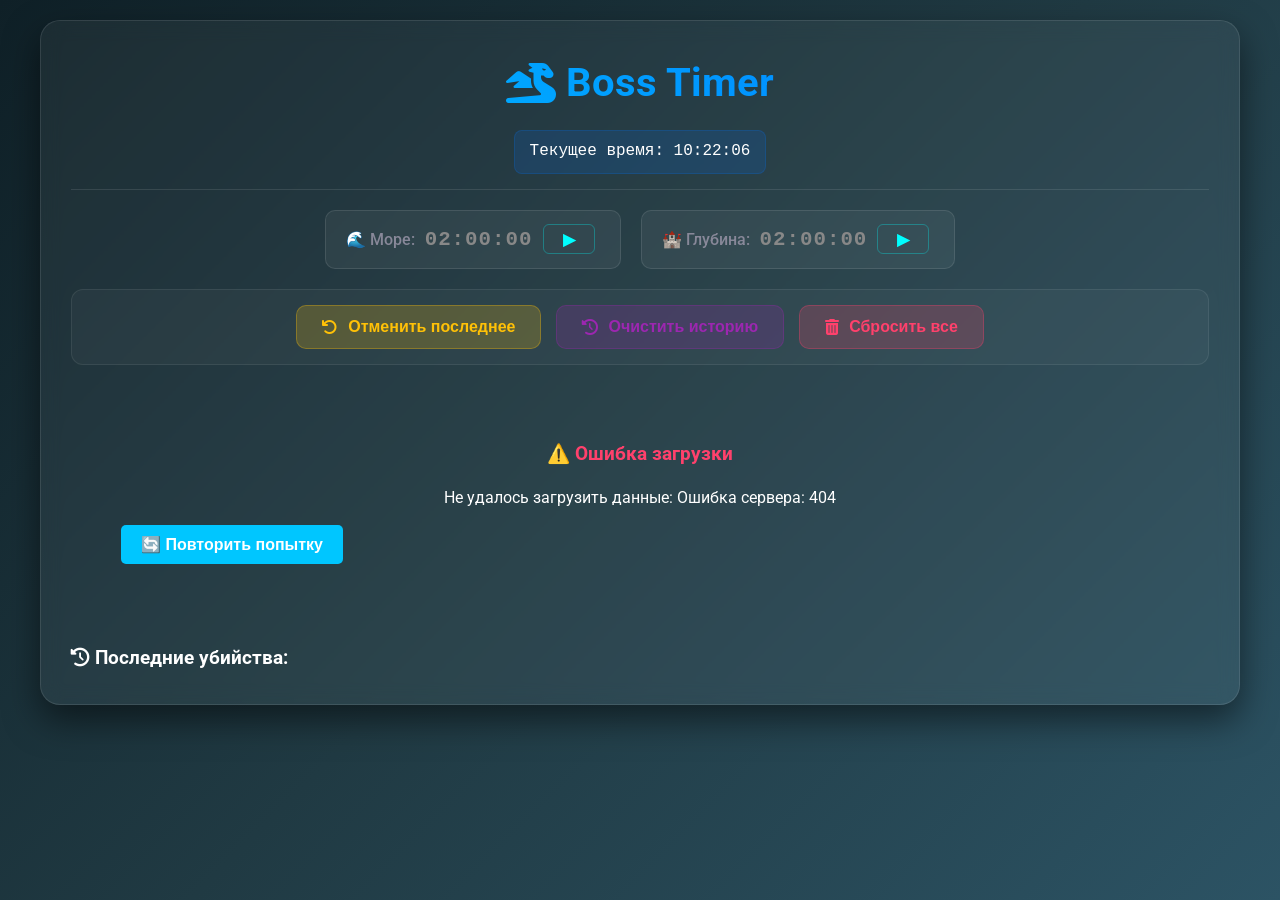
==== templates/index.html @ 7d632dc1 "Обновлены визуальные элементы Sea/Depth таймеров: эмодзи башни для Глубины и серый цвет для остановл" ====
<!DOCTYPE html>
<html lang="ru">
<head>
    <meta charset="UTF-8">
    <meta name="viewport" content="width=device-width, initial-scale=1.0">
    <title>Таймеры боссов</title>
    <link rel="stylesheet" href="/static/style.css">
    <link href="https://fonts.googleapis.com/css2?family=Roboto:wght@400;500;700&display=swap" rel="stylesheet">
    <link rel="stylesheet" href="https://cdnjs.cloudflare.com/ajax/libs/font-awesome/6.4.0/css/all.min.css">
</head>
<body>
    <div class="container">
        <header>
            <h1><i class="fas fa-dragon"></i> Boss Timer</h1>
            <div class="server-time">
                Текущее время: <span id="server-time">--:--:--</span>
            </div>
        </header>
        
        <!-- Компактные таймеры Море и Глубина -->
        <div class="compact-timers">
            <div class="compact-timer">
                <span class="timer-label">🌊 Море:</span>
                <span class="timer-value" id="sea-timer">02:00:00</span>
                <button class="play-btn" onclick="toggleSeaTimer()">▶</button>
            </div>
            
            <div class="compact-timer">
                <span class="timer-label">🏰 Глубина:</span>
                <span class="timer-value" id="depth-timer">02:00:00</span>
                <button class="play-btn" onclick="toggleDepthTimer()">▶</button>
            </div>
        </div>
        
        <main>
            <div class="controls">
                <button class="undo-btn" onclick="undoLastAction()">
                    <i class="fas fa-undo"></i> Отменить последнее
                </button>
                <button class="clear-history-btn" onclick="clearHistory()">
                    <i class="fas fa-history"></i> Очистить историю
                </button>
                <button class="reset-btn" onclick="resetAllTimers()">
                    <i class="fas fa-trash-alt"></i> Сбросить все
                </button>
            </div>

            <div class="bosses-grid" id="bosses-container">
                <div class="loading">
                    <i class="fas fa-spinner fa-spin"></i> Загрузка боссов...
                </div>
            </div>

            <div class="history">
                <h3><i class="fas fa-history"></i> Последние убийства:</h3>
                <div class="history-list" id="kill-history">
                </div>
            </div>
        </main>
    </div>

    <script src="/static/script.js?v=2"></script>
</body>
</html>
---- static/style.css ----
* {
    margin: 0;
    padding: 0;
    box-sizing: border-box;
}

body {
    font-family: 'Roboto', sans-serif;
    background: linear-gradient(135deg, #0f2027 0%, #203a43 50%, #2c5364 100%);
    color: #fff;
    min-height: 100vh;
    padding: 20px;
    line-height: 1.6;
}

.container {
    max-width: 1200px;
    margin: 0 auto;
    background-color: rgba(255, 255, 255, 0.05);
    border-radius: 20px;
    padding: 30px;
    box-shadow: 0 15px 35px rgba(0, 0, 0, 0.5);
    backdrop-filter: blur(10px);
    border: 1px solid rgba(255, 255, 255, 0.1);
}

/* Шапка */
header {
    text-align: center;
    margin-bottom: 20px;
    padding-bottom: 15px;
    border-bottom: 1px solid rgba(255, 255, 255, 0.1);
}

h1 {
    font-size: 2.5rem;
    margin-bottom: 15px;
    background: linear-gradient(45deg, #00c6ff, #0072ff);
    -webkit-background-clip: text;
    -webkit-text-fill-color: transparent;
    background-clip: text;
    display: flex;
    align-items: center;
    justify-content: center;
    gap: 10px;
}

.server-time {
    background: rgba(0, 114, 255, 0.15);
    padding: 8px 15px;
    border-radius: 8px;
    display: inline-block;
    font-family: 'Courier New', monospace;
    font-size: 1rem;
    border: 1px solid rgba(0, 114, 255, 0.2);
}

/* Панель управления */
.controls {
    display: flex;
    justify-content: center;
    gap: 15px;
    margin-bottom: 25px;
    padding: 15px;
    background: rgba(255, 255, 255, 0.03);
    border-radius: 12px;
    border: 1px solid rgba(255, 255, 255, 0.08);
}

button {
    padding: 12px 25px;
    border: none;
    border-radius: 10px;
    font-size: 1rem;
    font-weight: bold;
    cursor: pointer;
    transition: all 0.3s ease;
    display: flex;
    align-items: center;
    gap: 10px;
}

.refresh-btn {
    background: linear-gradient(45deg, #00c6ff, #0072ff);
    color: white;
}

.refresh-btn:hover {
    transform: translateY(-2px);
    box-shadow: 0 5px 15px rgba(0, 198, 255, 0.4);
}

.reset-btn {
    background: rgba(255, 65, 108, 0.2);
    color: #ff416c;
    border: 1px solid rgba(255, 65, 108, 0.3);
}

.reset-btn:hover {
    background: rgba(255, 65, 108, 0.3);
}

.undo-btn {
    background: rgba(255, 193, 7, 0.2);
    color: #FFC107;
    border: 1px solid rgba(255, 193, 7, 0.3);
}

.undo-btn:hover {
    background: rgba(255, 193, 7, 0.3);
    transform: translateY(-2px);
    box-shadow: 0 5px 15px rgba(255, 193, 7, 0.4);
}

.clear-history-btn {
    background: rgba(156, 39, 176, 0.2);
    color: #9c27b0;
    border: 1px solid rgba(156, 39, 176, 0.3);
}

.clear-history-btn:hover {
    background: rgba(156, 39, 176, 0.3);
    transform: translateY(-2px);
    box-shadow: 0 5px 15px rgba(156, 39, 176, 0.4);
}

/* Контейнер боссов - вертикальный список */
.bosses-grid {
    display: flex;
    flex-direction: column;
    gap: 10px;
    margin-bottom: 30px;
    width: 100%;
}

/* Карточка босса - структура из 2 строк */
.boss-card {
    background: linear-gradient(145deg, #2D2D3A, #1F1F28);
    border-radius: 12px;
    padding: 15px;
    border: 1px solid #444455;
    transition: all 0.3s ease;
    position: relative;
    overflow: hidden;
    margin-bottom: 10px;
    /* Вертикальная структура из 2 строк */
    display: flex;
    flex-direction: column;
    gap: 15px;
    width: 100%;
    box-sizing: border-box;
}

.boss-card:hover {
    transform: translateY(-2px);
    box-shadow: 0 6px 20px rgba(0, 0, 0, 0.3);
    border-color: #555566;
}

/* Первая строка - центрирование ключевых элементов */
.first-row {
    display: flex;
    align-items: baseline;
    justify-content: space-between;
    width: 100%;
    gap: 20px;
    font-family: 'Roboto', sans-serif;
    font-size: 1rem;
}

/* Имя босса - прижато к левой стороне */
.boss-header {
    display: flex;
    align-items: center;
    gap: 10px;
    min-width: 200px;
    flex-shrink: 0;
}

/* Статус - центрирован по вертикали */
.boss-status {
    display: flex;
    align-items: center;
    justify-content: center;
    min-width: 140px;
    flex-shrink: 0;
    align-self: center; /* Центрируем по вертикали */
}

.boss-status .status {
    font-size: 1rem;
    font-weight: 600;
    padding: 6px 12px;
    border-radius: 6px;
    text-align: center;
    white-space: nowrap;
    display: block;
    width: 100%;
    box-sizing: border-box;
}

/* Таймер - центрирован по вертикали */
.timer-section {
    display: flex;
    flex-direction: column;
    align-items: center;
    padding: 10px 15px;
    background: rgba(0, 0, 0, 0.3);
    border-radius: 10px;
    border: 1px solid rgba(255, 255, 255, 0.15);
    min-width: 140px;
    flex-shrink: 0;
    align-self: center; /* Центрируем по вертикали */
}

.timer {
    font-family: 'Courier New', monospace;
    font-size: 1.4rem;
    font-weight: bold;
    text-align: center;
    color: #00FFFF;
    letter-spacing: 1px;
    margin-bottom: 0;
}

.timer-label {
    color: #888899;
    font-size: 0.75rem;
    text-align: center;
    margin-top: 2px;
}

/* Информация - базовое выравнивание */
.boss-kill-info {
    display: flex;
    flex-direction: column;
    gap: 5px;
    min-width: 150px;
    flex-shrink: 0;
    align-self: center; /* Только вертикальное центрирование */
}

.info-row {
    display: flex;
    align-items: center;
    gap: 6px;
    font-size: 0.85rem;
    white-space: nowrap;
    /* Убрал justify-content: center */
}

.info-row .label {
    color: #888899;
    font-weight: 500;
}

.info-row .value,
.info-row .status {
    color: #CCCCCC;
    font-weight: 400;
}

/* Кнопка - прижата к правой стороне (оригинальное позиционирование) */
.boss-actions {
    display: flex;
    min-width: 130px;
    flex-shrink: 0;
    justify-content: flex-end; /* Прижимаем к правому краю */
    align-self: center; /* Центрируем по вертикали */
}

.kill-btn {
    background: linear-gradient(145deg, #ff416c, #ff4b2b); /* Красный градиент */
    color: white;
    border: none;
    padding: 12px 20px;
    border-radius: 6px;
    cursor: pointer;
    font-size: 1rem;
    font-weight: 500;
    transition: all 0.2s ease;
    white-space: nowrap;
    width: 100%;
    box-shadow: 0 2px 8px rgba(255, 65, 108, 0.3);
}

.kill-btn:hover:not(:disabled) {
    transform: translateY(-2px);
    box-shadow: 0 6px 16px rgba(255, 65, 108, 0.5);
}

.kill-btn:disabled {
    background: #616161;
    cursor: not-allowed;
    transform: none;
    box-shadow: none;
}

/* Кнопка истории в первой строке */
.boss-history-trigger {
    display: flex;
    align-items: center;
    gap: 8px;
    min-width: 120px;
    flex-shrink: 0;
    align-self: center;
    cursor: pointer;
    padding: 8px 12px;
    border-radius: 6px;
    transition: all 0.2s ease;
}

.boss-history-trigger:hover {
    background: rgba(255, 255, 255, 0.1);
}

.history-text {
    color: #888899;
    font-size: 0.9rem;
    font-weight: 500;
}

.toggle-icon {
    color: #00FFFF;
    font-size: 0.8rem;
    transition: transform 0.3s ease;
}

.boss-history-trigger.expanded .toggle-icon {
    transform: rotate(180deg);
}

/* Адаптивность для мобильных */
@media (max-width: 768px) {
    .boss-card {
        padding: 15px;
    }
    
    .first-row {
        flex-direction: column;
        gap: 15px;
    }
    
    .boss-header {
        min-width: auto;
    }
    
    .boss-actions {
        min-width: auto;
        justify-content: center;
    }
}

/* Статусы боссов - оригинальные стили из ветки main */
.status.alive {
    background: rgba(76, 175, 80, 0.2);
    color: #4caf50;
    border: 1px solid rgba(76, 175, 80, 0.3);
}

.status.respawning {
    background: rgba(0, 198, 255, 0.2);
    color: #00c6ff;
    border: 1px solid rgba(0, 198, 255, 0.3);
}

.status.respawning-now {
    background: linear-gradient(45deg, rgba(255, 193, 7, 0.3), rgba(255, 152, 0, 0.3));
    color: #FFC107;
    border: 2px solid #FFC107;
    font-weight: bold;
    animation: pulse-glow 2s infinite;
}

.status.ready {
    background: rgba(255, 65, 108, 0.2);
    color: #ff416c;
    border: 1px solid rgba(255, 65, 108, 0.3);
}

/* Анимация для активного статуса */
@keyframes pulse-glow {
    0% {
        box-shadow: 0 0 5px rgba(255, 193, 7, 0.5);
    }
    50% {
        box-shadow: 0 0 20px rgba(255, 193, 7, 0.8);
    }
    100% {
        box-shadow: 0 0 5px rgba(255, 193, 7, 0.5);
    }
}

/* Анимации */
@keyframes fadeIn {
    from { opacity: 0; transform: translateY(10px); }
    to { opacity: 1; transform: translateY(0); }
}

@keyframes slideIn {
    from { transform: translateX(100%); opacity: 0; }
    to { transform: translateX(0); opacity: 1; }
}

@keyframes slideOut {
    from { transform: translateX(0); opacity: 1; }
    to { transform: translateX(100%); opacity: 0; }
}

.boss-card {
    animation: fadeIn 0.5s ease-out;
}

.loading {
    text-align: center;
    padding: 50px;
    grid-column: 1 / -1;
    color: #aaa;
    font-size: 1.2rem;
}

.fa-spin {
    margin-right: 10px;
}

/* Уведомления */
.notification {
    position: fixed;
    top: 20px;
    right: 20px;
    background: linear-gradient(45deg, #00c6ff, #0072ff);
    color: white;
    padding: 15px 25px;
    border-radius: 10px;
    box-shadow: 0 5px 15px rgba(0, 0, 0, 0.3);
    z-index: 1000;
    animation: slideIn 0.3s ease-out;
}

/* Скроллбар */
::-webkit-scrollbar {
    width: 8px;
}

::-webkit-scrollbar-track {
    background: rgba(255, 255, 255, 0.05);
    border-radius: 4px;
}

::-webkit-scrollbar-thumb {
    background: rgba(0, 198, 255, 0.3);
    border-radius: 4px;
}

::-webkit-scrollbar-thumb:hover {
    background: rgba(0, 198, 255, 0.5);
}

/* Адаптивность */
@media (max-width: 768px) {
    .container {
        padding: 15px;
    }

    h1 {
        font-size: 2rem;
        flex-direction: column;
        gap: 10px;
    }

    .controls {
        flex-direction: column;
        gap: 15px;
        align-items: stretch;
    }

    .bosses-grid {
        grid-template-columns: 1fr;
    }

    .timer {
        font-size: 1.8rem;
        padding: 10px;
    }

    .boss-actions {
        flex-direction: column;
    }

    button {
        justify-content: center;
    }
}

@media (max-width: 480px) {
    .boss-header {
        flex-direction: column;
        align-items: flex-start;
        gap: 10px;
    }

    .boss-name {
        flex-direction: column;
        align-items: flex-start;
        gap: 10px;
    }

    .boss-icon {
        font-size: 2rem;
    }

    .info-row {
        flex-direction: column;
        align-items: flex-start;
        gap: 5px;
    }

    .timer {
        font-size: 1.5rem;
    }
}

/* Стили для времени убийства */
.kill-time {
    color: #00FFFF;
    font-weight: 500;
    cursor: pointer;
    transition: all 0.2s ease;
    padding: 2px 4px;
    border-radius: 3px;
}

.kill-time:hover {
    background: rgba(0, 255, 255, 0.1);
}

.kill-time:active {
    background: rgba(0, 255, 255, 0.2);
}

/* Компактные таймеры Море и Глубина */
.compact-timers {
    display: flex;
    gap: 20px;
    margin: 20px 0;
    justify-content: center;
    flex-wrap: wrap;
}

.compact-timer {
    display: flex;
    align-items: center;
    gap: 10px;
    background: rgba(255, 255, 255, 0.05);
    padding: 12px 20px;
    border-radius: 10px;
    border: 1px solid rgba(255, 255, 255, 0.1);
    min-width: 200px;
}

.timer-label {
    color: #888899;
    font-weight: 500;
    font-size: 1rem;
}

.timer-value {
    font-family: 'Courier New', monospace;
    font-size: 1.3rem;
    font-weight: bold;
    color: #00FFFF;
    letter-spacing: 1px;
}

.play-btn {
    background: transparent;
    color: #00FFFF;
    border: 1px solid rgba(0, 255, 255, 0.3);
    border-radius: 6px;
    width: 30px;
    height: 30px;
    cursor: pointer;
    font-size: 1rem;
    transition: all 0.2s ease;
    display: flex;
    align-items: center;
    justify-content: center;
    margin-right: 5px;
}

.play-btn:hover {
    background: rgba(0, 255, 255, 0.1);
    border-color: rgba(0, 255, 255, 0.5);
    transform: scale(1.1);
}

/* .stop-btn стили удалены - кнопка больше не используется */

/* Убираю цветные подсветки
.sea-timer {
    border-left: 3px solid #00c6ff;
}

.depth-timer {
    border-left: 3px solid #FFC107;
}
*/

/* Адаптивность для мобильных */
@media (max-width: 768px) {
    .compact-timers {
        flex-direction: column;
        align-items: center;
        gap: 10px;
    }
    
    .compact-timer {
        min-width: 180px;
        padding: 10px 15px;
    }
    
    .timer-value {
        font-size: 1.1rem;
    }
}
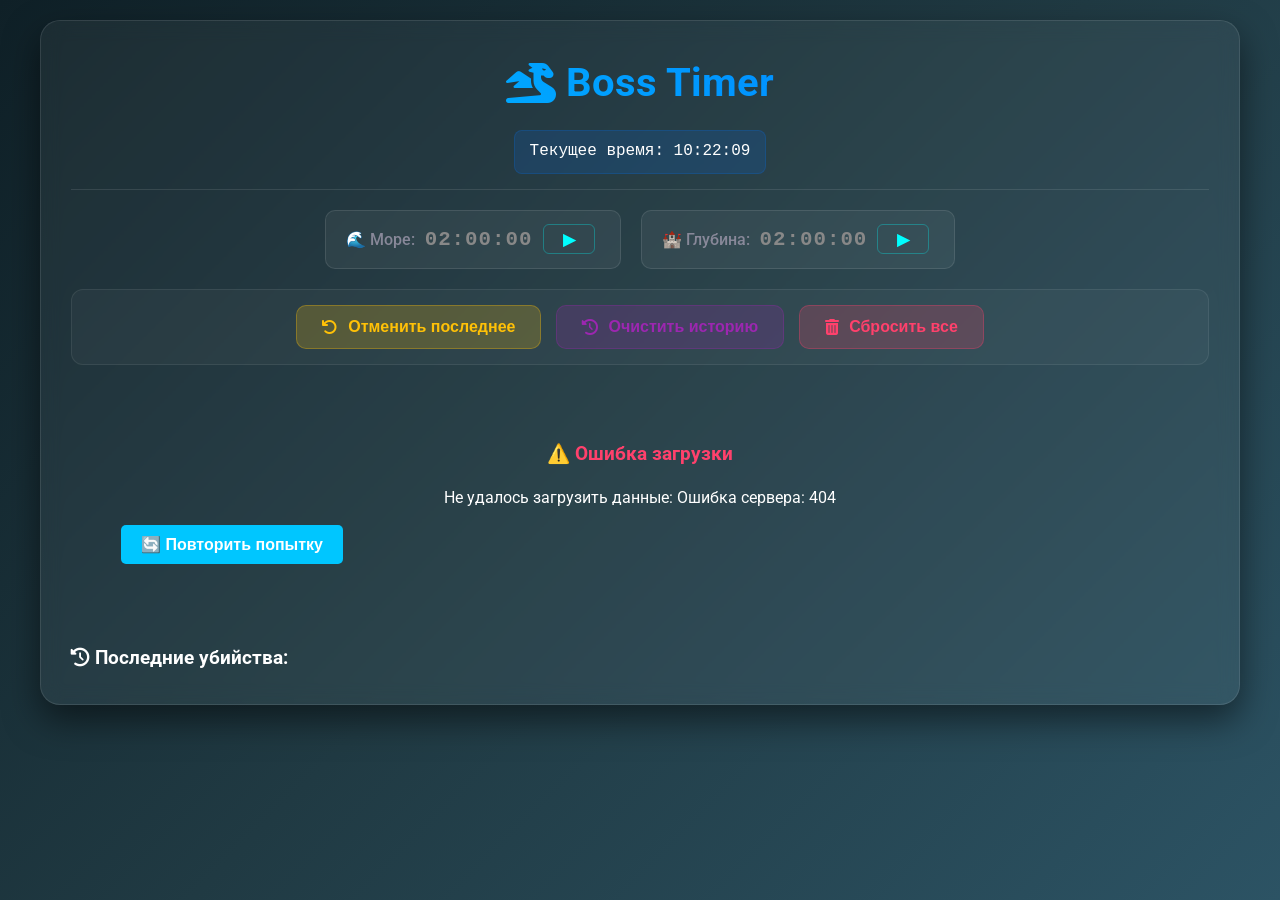
==== commit 69340534: "Добавлена отладка для таймеров Море/Глубина: логирование запросов и ответов" ====
--- a/templates/index.html
+++ b/templates/index.html
@@ -59,6 +59,6 @@
         </main>
     </div>
 
-    <script src="/static/script.js?v=2"></script>
+    <script src="/static/script.js?v=3"></script>
 </body>
 </html>
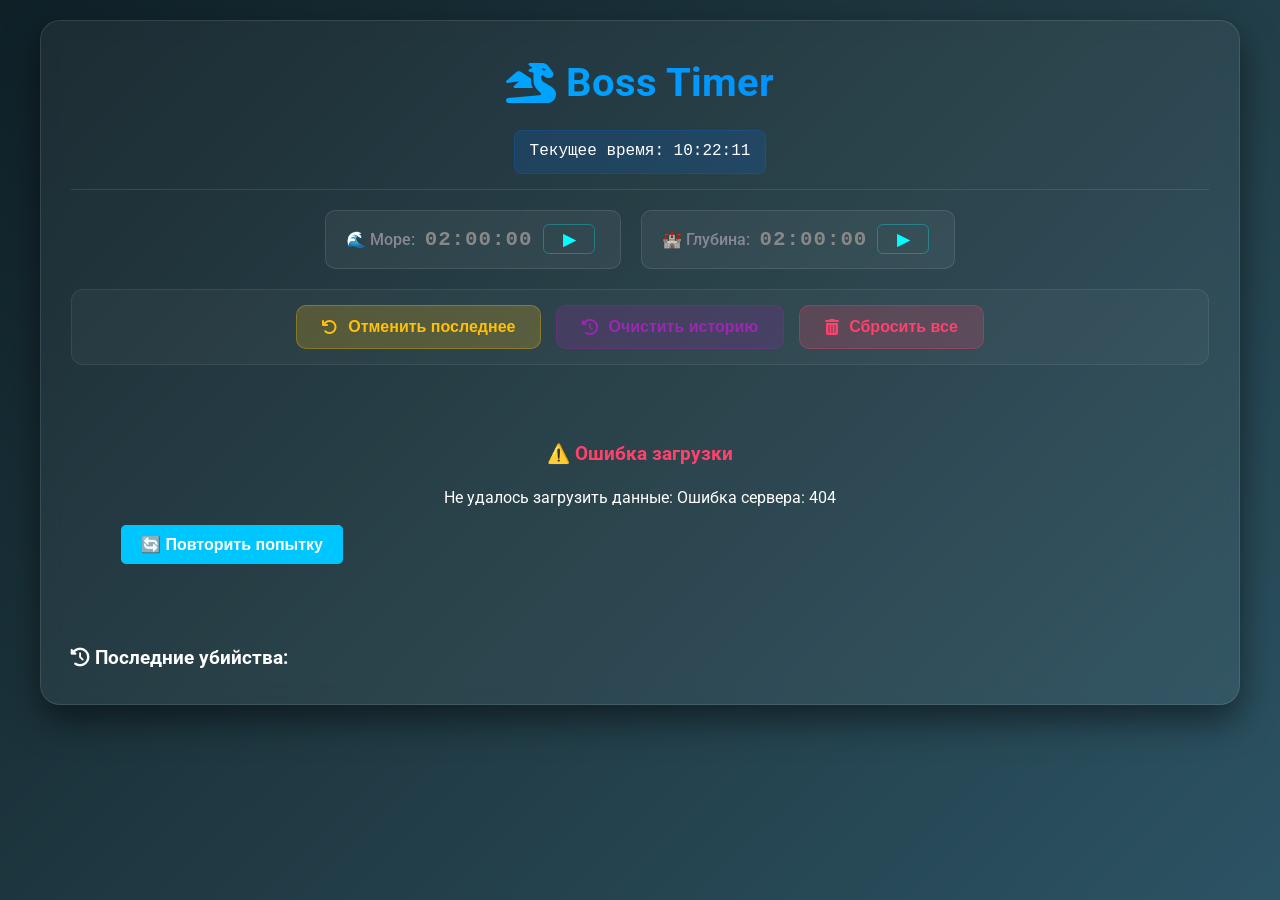
==== commit 00cb9ead: "Исправлена синхронизация таймеров: добавлено принудительное обновление состояния через 1 секунду пос" ====
--- a/templates/index.html
+++ b/templates/index.html
@@ -59,6 +59,6 @@
         </main>
     </div>
 
-    <script src="/static/script.js?v=3"></script>
+    <script src="/static/script.js?v=4"></script>
 </body>
 </html>
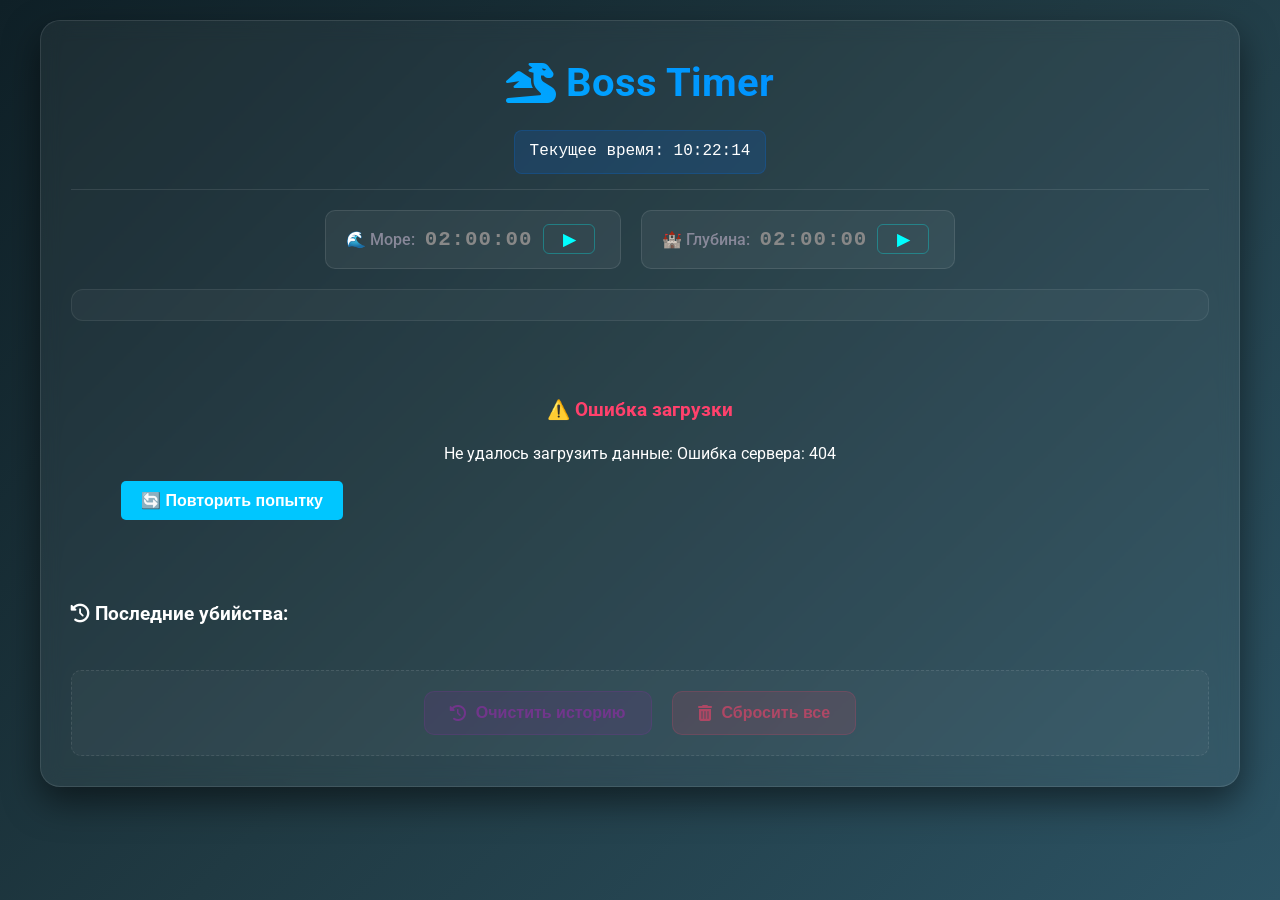
==== commit 65758421: "перенес кнопки сброса в самый низ и изменил кнопку отмены(сделал под босс убит)" ====
--- a/templates/index.html
+++ b/templates/index.html
@@ -34,15 +34,7 @@
         
         <main>
             <div class="controls">
-                <button class="undo-btn" onclick="undoLastAction()">
-                    <i class="fas fa-undo"></i> Отменить последнее
-                </button>
-                <button class="clear-history-btn" onclick="clearHistory()">
-                    <i class="fas fa-history"></i> Очистить историю
-                </button>
-                <button class="reset-btn" onclick="resetAllTimers()">
-                    <i class="fas fa-trash-alt"></i> Сбросить все
-                </button>
+                <!-- Кнопки спрятаны внизу страницы -->
             </div>
 
             <div class="bosses-grid" id="bosses-container">
@@ -56,9 +48,19 @@
                 <div class="history-list" id="kill-history">
                 </div>
             </div>
+            
+            <!-- Скрытые кнопки администратора -->
+            <div class="admin-controls">
+                <button class="clear-history-btn" onclick="clearHistory()">
+                    <i class="fas fa-history"></i> Очистить историю
+                </button>
+                <button class="reset-btn" onclick="resetAllTimers()">
+                    <i class="fas fa-trash-alt"></i> Сбросить все
+                </button>
+            </div>
         </main>
     </div>
 
-    <script src="/static/script.js?v=4"></script>
+    <script src="/static/script.js?v=5"></script>
 </body>
 </html>
--- a/static/style.css
+++ b/static/style.css
@@ -263,10 +263,12 @@
 /* Кнопка - прижата к правой стороне (оригинальное позиционирование) */
 .boss-actions {
     display: flex;
-    min-width: 130px;
+    flex-direction: row; /* Располагаем кнопки горизонтально */
+    min-width: 160px; /* Увеличенная ширина для двух элементов */
     flex-shrink: 0;
     justify-content: flex-end; /* Прижимаем к правому краю */
     align-self: center; /* Центрируем по вертикали */
+    gap: 8px; /* Отступ между кнопкой и иконкой */
 }
 
 .kill-btn {
@@ -282,11 +284,35 @@
     white-space: nowrap;
     width: 100%;
     box-shadow: 0 2px 8px rgba(255, 65, 108, 0.3);
+    /* margin-bottom удален - теперь используем gap в .boss-actions */
+}
+
+.undo-icon-btn {
+    background: rgba(255, 193, 7, 0.2); /* Желтый фон */
+    color: #FFC107;
+    border: 1px solid rgba(255, 193, 7, 0.3);
+    padding: 8px 12px; /* Компактные отступы */
+    border-radius: 6px;
+    cursor: pointer;
+    font-size: 1.2rem; /* Размер иконки */
+    transition: all 0.2s ease;
+    display: flex;
+    align-items: center;
+    justify-content: center;
+    min-width: 40px; /* Фиксированная ширина */
+    height: 40px; /* Фиксированная высота */
 }
 
 .kill-btn:hover:not(:disabled) {
     transform: translateY(-2px);
     box-shadow: 0 6px 16px rgba(255, 65, 108, 0.5);
+}
+
+.undo-icon-btn:hover:not(:disabled) {
+    background: rgba(255, 193, 7, 0.3);
+    transform: translateY(-2px);
+    box-shadow: 0 5px 15px rgba(255, 193, 7, 0.4);
+    /* hover эффект как у оригинальной кнопки Отменить */
 }
 
 .kill-btn:disabled {
@@ -294,6 +320,15 @@
     cursor: not-allowed;
     transform: none;
     box-shadow: none;
+}
+
+.undo-icon-btn:disabled {
+    background: #616161;
+    color: #999999;
+    cursor: not-allowed;
+    transform: none;
+    box-shadow: none;
+    border: 1px solid #616161;
 }
 
 /* Кнопка истории в первой строке */
@@ -623,3 +658,26 @@
         font-size: 1.1rem;
     }
 }
+
+
+/* Скрытые админ-кнопки внизу страницы */
+.admin-controls {
+    display: flex;
+    justify-content: center;
+    gap: 20px;
+    margin-top: 40px;
+    padding: 20px;
+    background: rgba(255, 255, 255, 0.03);
+    border-radius: 10px;
+    border: 1px dashed rgba(255, 255, 255, 0.1);
+}
+
+.admin-controls button {
+    opacity: 0.6;
+    transition: all 0.3s ease;
+}
+
+.admin-controls button:hover {
+    opacity: 1;
+    transform: scale(1.05);
+}
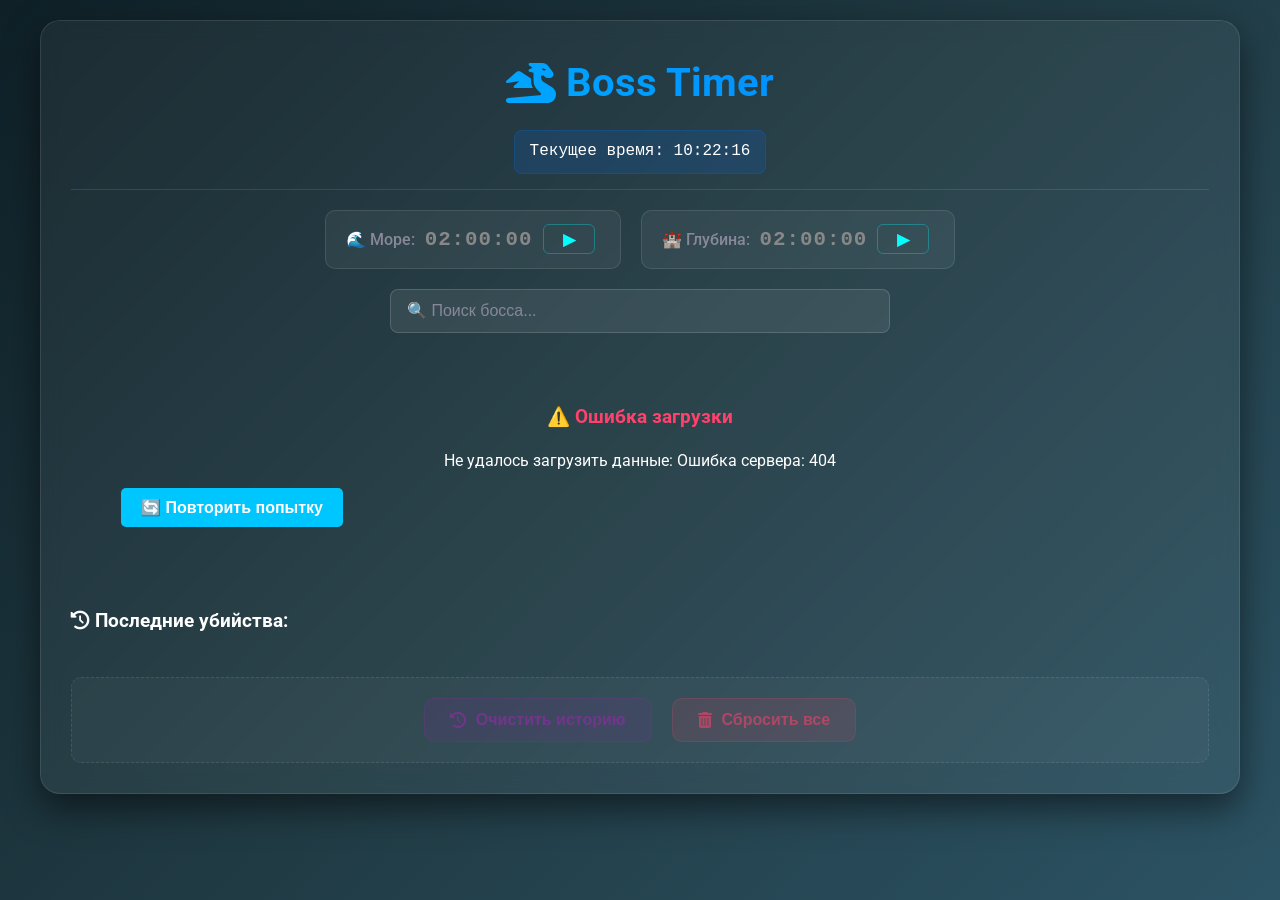
==== commit 282ea75c: "Добавил живой поиск по боссам и убрал пустую полосу меню" ====
--- a/templates/index.html
+++ b/templates/index.html
@@ -32,11 +32,13 @@
             </div>
         </div>
         
+        <!-- Поле поиска боссов -->
+        <div class="boss-search-container">
+            <input type="text" id="boss-search-input" placeholder="🔍 Поиск босса..." class="boss-search-input">
+            <button class="search-clear-btn" id="search-clear-btn" style="display: none;">×</button>
+        </div>
+        
         <main>
-            <div class="controls">
-                <!-- Кнопки спрятаны внизу страницы -->
-            </div>
-
             <div class="bosses-grid" id="bosses-container">
                 <div class="loading">
                     <i class="fas fa-spinner fa-spin"></i> Загрузка боссов...
--- a/static/style.css
+++ b/static/style.css
@@ -681,3 +681,57 @@
     opacity: 1;
     transform: scale(1.05);
 }
+
+
+/* Поле поиска боссов */
+.boss-search-container {
+    max-width: 500px;
+    margin: 20px auto;
+    position: relative;
+}
+
+.boss-search-input {
+    width: 100%;
+    padding: 12px 40px 12px 16px;
+    background: rgba(255, 255, 255, 0.08);
+    border: 1px solid rgba(255, 255, 255, 0.15);
+    border-radius: 8px;
+    color: #ffffff;
+    font-size: 1rem;
+    transition: all 0.3s ease;
+}
+
+.boss-search-input:focus {
+    outline: none;
+    border-color: #00FFFF;
+    box-shadow: 0 0 0 2px rgba(0, 255, 255, 0.2);
+    background: rgba(255, 255, 255, 0.12);
+}
+
+.boss-search-input::placeholder {
+    color: #888899;
+}
+
+.search-clear-btn {
+    position: absolute;
+    right: 12px;
+    top: 50%;
+    transform: translateY(-50%);
+    background: transparent;
+    border: none;
+    color: #888899;
+    font-size: 1.2rem;
+    cursor: pointer;
+    width: 24px;
+    height: 24px;
+    display: flex;
+    align-items: center;
+    justify-content: center;
+    border-radius: 50%;
+    transition: all 0.2s ease;
+}
+
+.search-clear-btn:hover {
+    background: rgba(255, 255, 255, 0.1);
+    color: #ffffff;
+}
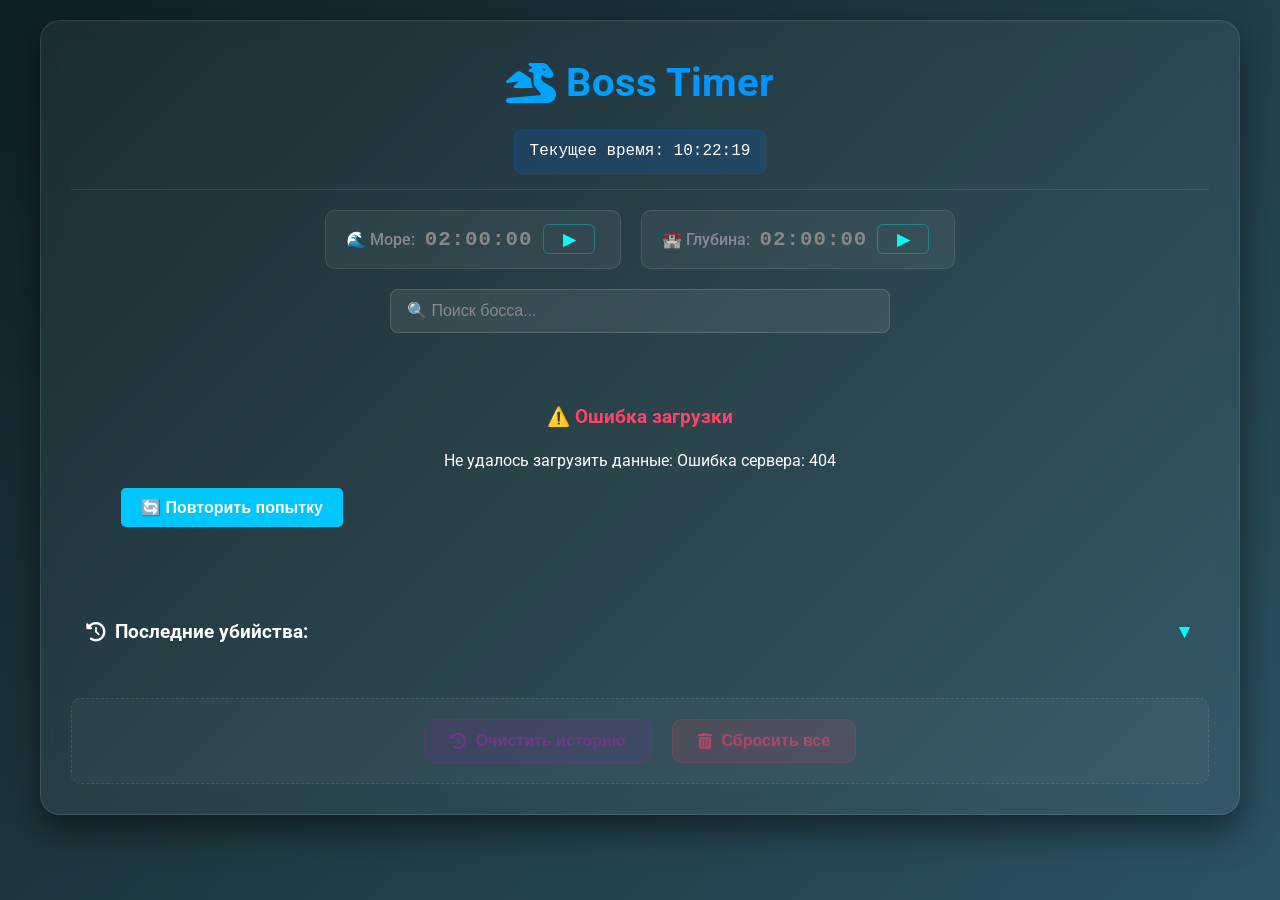
==== commit d71f7b3b: "Сделал глобальную историю сворачиваемой по умолчанию" ====
--- a/templates/index.html
+++ b/templates/index.html
@@ -46,8 +46,11 @@
             </div>
 
             <div class="history">
-                <h3><i class="fas fa-history"></i> Последние убийства:</h3>
-                <div class="history-list" id="kill-history">
+                <div class="history-header" onclick="toggleGlobalHistory()">
+                    <h3><i class="fas fa-history"></i> Последние убийства:</h3>
+                    <span class="toggle-icon" id="global-history-toggle">▼</span>
+                </div>
+                <div class="history-list" id="kill-history" style="display: none;">
                 </div>
             </div>
             
--- a/static/style.css
+++ b/static/style.css
@@ -361,7 +361,40 @@
     transition: transform 0.3s ease;
 }
 
+/* Стили для заголовка глобальной истории */
+.history-header {
+    display: flex;
+    justify-content: space-between;
+    align-items: center;
+    cursor: pointer;
+    padding: 10px 15px;
+    border-radius: 8px;
+    transition: background-color 0.2s ease;
+    user-select: none;
+}
+
+.history-header:hover {
+    background-color: rgba(255, 255, 255, 0.05);
+}
+
+.history-header h3 {
+    margin: 0;
+    font-size: 1.2rem;
+    display: flex;
+    align-items: center;
+    gap: 10px;
+}
+
+#global-history-toggle {
+    font-size: 1.2rem;
+    transition: transform 0.3s ease;
+}
+
 .boss-history-trigger.expanded .toggle-icon {
+    transform: rotate(180deg);
+}
+
+.history-expanded #global-history-toggle {
     transform: rotate(180deg);
 }
 
@@ -722,8 +755,8 @@
     color: #888899;
     font-size: 1.2rem;
     cursor: pointer;
-    width: 24px;
-    height: 24px;
+    width: 28px;
+    height: 28px;
     display: flex;
     align-items: center;
     justify-content: center;
@@ -735,3 +768,11 @@
     background: rgba(255, 255, 255, 0.1);
     color: #ffffff;
 }
+
+
+/* Стили для SVG иконок в кнопках */
+.undo-icon-btn svg {
+    width: 28px;
+    height: 28px;
+    display: block;
+}
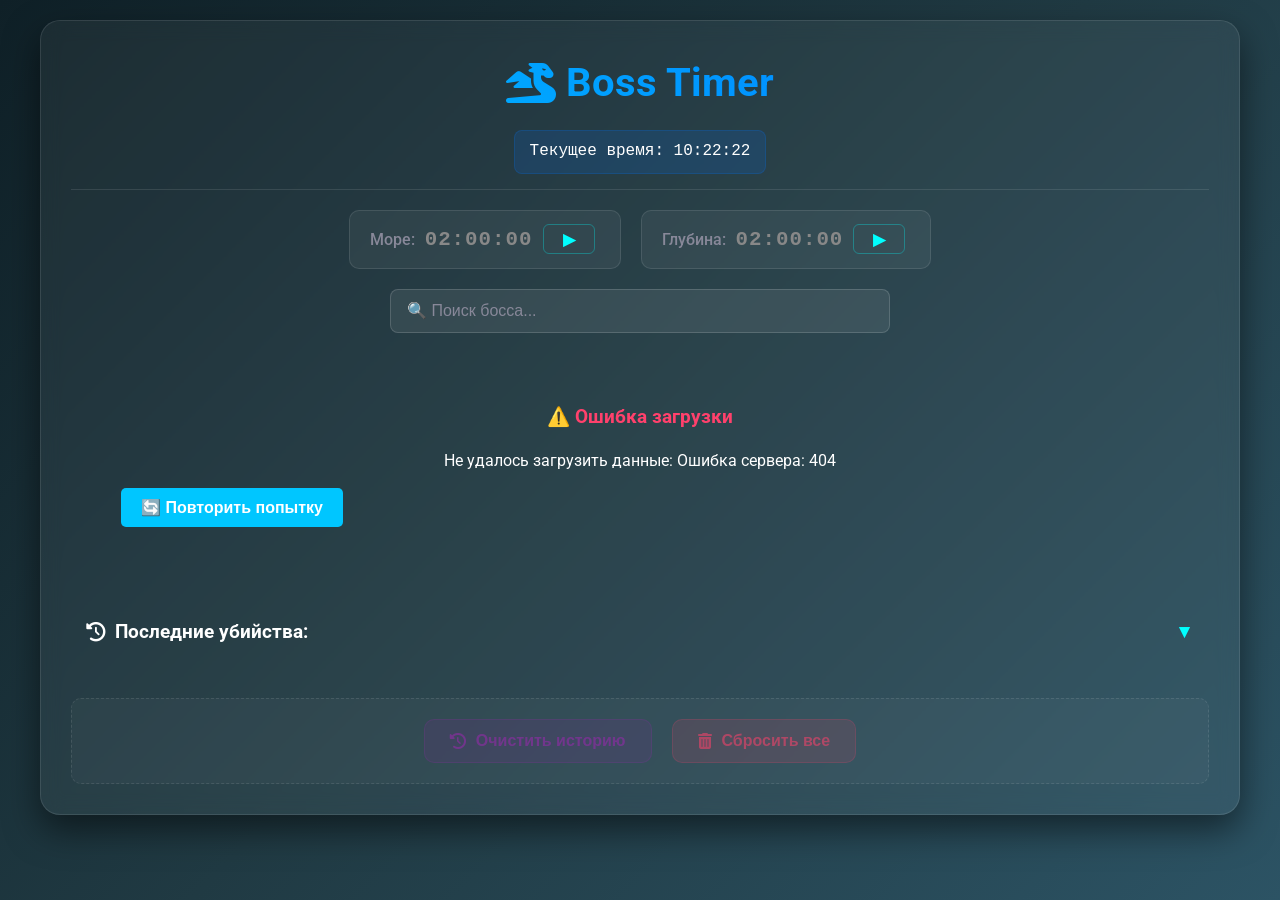
==== commit 737f06e1: "убрал иконки" ====
--- a/templates/index.html
+++ b/templates/index.html
@@ -20,13 +20,13 @@
         <!-- Компактные таймеры Море и Глубина -->
         <div class="compact-timers">
             <div class="compact-timer">
-                <span class="timer-label">🌊 Море:</span>
+                <span class="timer-label">Море:</span>
                 <span class="timer-value" id="sea-timer">02:00:00</span>
                 <button class="play-btn" onclick="toggleSeaTimer()">▶</button>
             </div>
             
             <div class="compact-timer">
-                <span class="timer-label">🏰 Глубина:</span>
+                <span class="timer-label">Глубина:</span>
                 <span class="timer-value" id="depth-timer">02:00:00</span>
                 <button class="play-btn" onclick="toggleDepthTimer()">▶</button>
             </div>
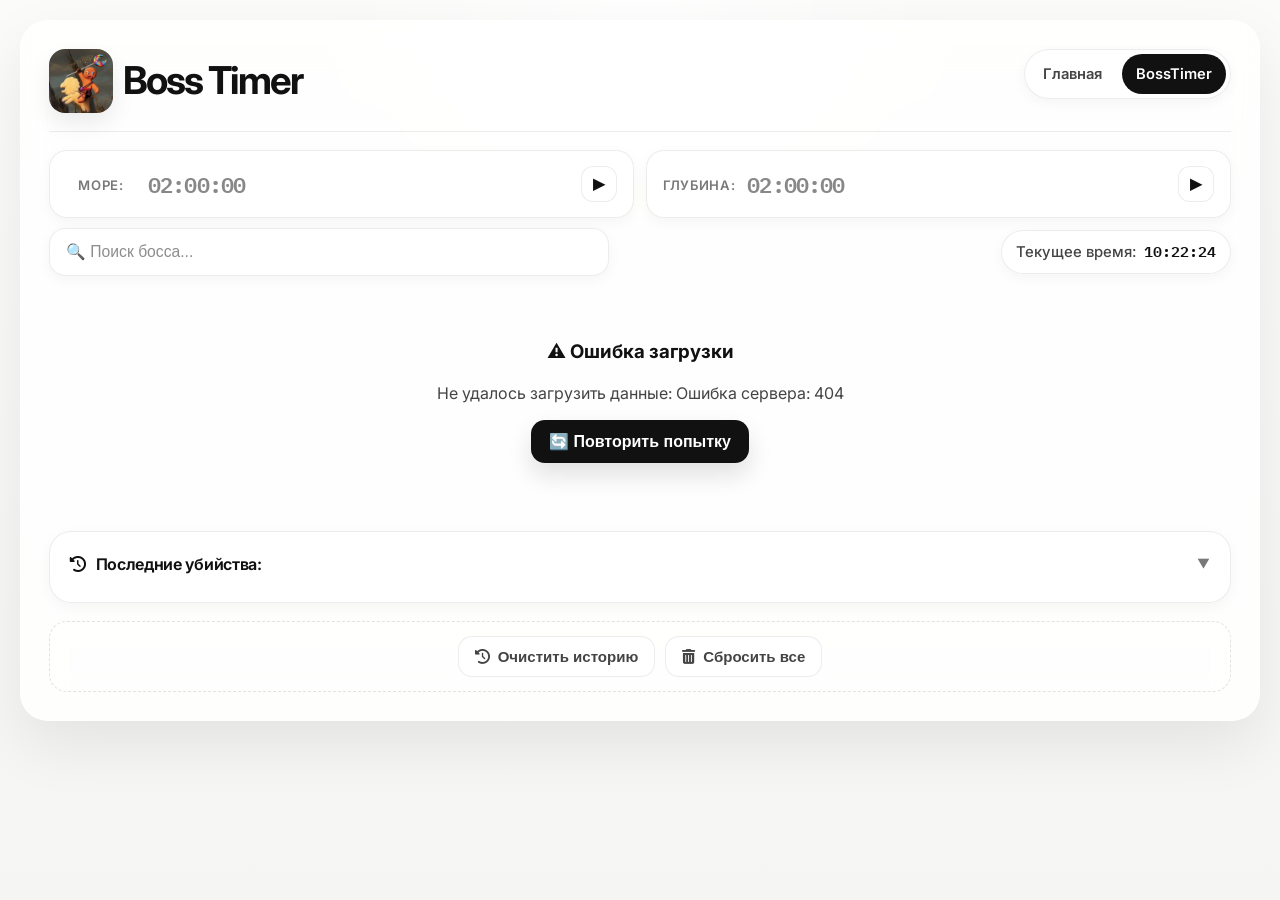
==== commit b73dffbe: "Add home page and refresh boss timer UI" ====
--- a/templates/index.html
+++ b/templates/index.html
@@ -5,16 +5,24 @@
     <meta name="viewport" content="width=device-width, initial-scale=1.0">
     <title>Таймеры боссов</title>
     <link rel="stylesheet" href="/static/style.css">
-    <link href="https://fonts.googleapis.com/css2?family=Roboto:wght@400;500;700&display=swap" rel="stylesheet">
+    <link href="https://fonts.googleapis.com/css2?family=IBM+Plex+Mono:wght@400;500;600&family=Inter:wght@400;500;600;700&display=swap" rel="stylesheet">
     <link rel="stylesheet" href="https://cdnjs.cloudflare.com/ajax/libs/font-awesome/6.4.0/css/all.min.css">
 </head>
 <body>
     <div class="container">
         <header>
-            <h1><i class="fas fa-dragon"></i> Boss Timer</h1>
-            <div class="server-time">
-                Текущее время: <span id="server-time">--:--:--</span>
+            <div class="hero-copy">
+                <h1>
+                    <span class="brand-logo" aria-hidden="true">
+                        <img src="/static/cookie-rider-logo-crop.jpg" alt="Печенька на печеньке-льве">
+                    </span>
+                    Boss Timer
+                </h1>
             </div>
+            <nav class="top-nav" aria-label="Основное меню">
+                <a class="nav-link" href="/">Главная</a>
+                <a class="nav-link active" href="/boss-timer">BossTimer</a>
+            </nav>
         </header>
         
         <!-- Компактные таймеры Море и Глубина -->
@@ -33,9 +41,14 @@
         </div>
         
         <!-- Поле поиска боссов -->
-        <div class="boss-search-container">
-            <input type="text" id="boss-search-input" placeholder="🔍 Поиск босса..." class="boss-search-input">
-            <button class="search-clear-btn" id="search-clear-btn" style="display: none;">×</button>
+        <div class="toolbar-row">
+            <div class="boss-search-container">
+                <input type="text" id="boss-search-input" placeholder="🔍 Поиск босса..." class="boss-search-input">
+                <button class="search-clear-btn" id="search-clear-btn" style="display: none;">×</button>
+            </div>
+            <div class="server-time toolbar-time">
+                Текущее время: <span id="server-time">--:--:--</span>
+            </div>
         </div>
         
         <main>
@@ -68,4 +81,4 @@
 
     <script src="/static/script.js?v=5"></script>
 </body>
-</html>+</html>
--- a/static/style.css
+++ b/static/style.css
@@ -1,3 +1,28 @@
+:root {
+    --bg: #f5f5f3;
+    --surface: rgba(255, 255, 255, 0.82);
+    --surface-strong: #ffffff;
+    --surface-soft: #f7f7f5;
+    --card: #ffffff;
+    --card-muted: #fafaf8;
+    --line: rgba(17, 17, 17, 0.08);
+    --line-strong: rgba(17, 17, 17, 0.14);
+    --text: #111111;
+    --text-soft: #444444;
+    --text-muted: #787878;
+    --brand: #0f766e;
+    --brand-soft: #edf8f6;
+    --danger: #c2412d;
+    --danger-soft: #fff1ee;
+    --warning: #a16207;
+    --warning-soft: #fff7e7;
+    --success: #166534;
+    --success-soft: #eef9f0;
+    --shadow-lg: 0 24px 60px rgba(17, 17, 17, 0.08);
+    --shadow-md: 0 12px 28px rgba(17, 17, 17, 0.06);
+    --shadow-sm: 0 4px 14px rgba(17, 17, 17, 0.04);
+}
+
 * {
     margin: 0;
     padding: 0;
@@ -5,774 +30,1011 @@
 }
 
 body {
-    font-family: 'Roboto', sans-serif;
-    background: linear-gradient(135deg, #0f2027 0%, #203a43 50%, #2c5364 100%);
-    color: #fff;
     min-height: 100vh;
     padding: 20px;
-    line-height: 1.6;
+    color: var(--text);
+    font-family: 'Inter', 'SF Pro Display', -apple-system, BlinkMacSystemFont, sans-serif;
+    line-height: 1.5;
+    background:
+        radial-gradient(circle at top, rgba(255, 255, 255, 0.85), transparent 28%),
+        linear-gradient(180deg, #fbfbfa 0%, #f5f5f3 100%);
 }
 
 .container {
-    max-width: 1200px;
+    max-width: 1240px;
     margin: 0 auto;
-    background-color: rgba(255, 255, 255, 0.05);
+    padding: 28px;
+    border: 1px solid rgba(255, 255, 255, 0.7);
+    border-radius: 28px;
+    background: var(--surface);
+    backdrop-filter: blur(20px);
+    box-shadow: var(--shadow-lg);
+}
+
+header {
+    display: flex;
+    align-items: flex-start;
+    justify-content: space-between;
+    gap: 16px;
+    padding-bottom: 18px;
+    margin-bottom: 18px;
+    border-bottom: 1px solid var(--line);
+}
+
+h1 {
+    display: flex;
+    align-items: center;
+    gap: 10px;
+    margin-bottom: 0;
+    color: var(--text);
+    font-size: clamp(2rem, 3vw, 2.8rem);
+    font-weight: 700;
+    letter-spacing: -0.05em;
+}
+
+.brand-logo {
+    display: inline-flex;
+    align-items: center;
+    justify-content: center;
+    width: 64px;
+    height: 64px;
+    flex: 0 0 64px;
+    border-radius: 16px;
+    background: #ffffff;
+    box-shadow: 0 10px 22px rgba(17, 17, 17, 0.08);
+    overflow: hidden;
+}
+
+.brand-logo svg {
+    width: 42px;
+    height: 42px;
+    display: block;
+}
+
+.brand-logo img {
+    width: 100%;
+    height: 100%;
+    display: block;
+    object-fit: cover;
+    object-position: center;
+    transform: scale(1);
+}
+
+.server-time {
+    display: inline-flex;
+    align-items: center;
+    gap: 8px;
+    padding: 10px 14px;
+    border: 1px solid var(--line);
+    border-radius: 999px;
+    background: rgba(255, 255, 255, 0.88);
+    color: var(--text-soft);
+    font-size: 0.93rem;
+    font-weight: 500;
+    box-shadow: var(--shadow-sm);
+    align-self: center;
+}
+
+#server-time {
+    color: var(--text);
+    font-family: 'SF Mono', 'IBM Plex Mono', monospace;
+    font-weight: 600;
+}
+
+.top-nav {
+    display: inline-flex;
+    align-items: center;
+    gap: 6px;
+    padding: 4px;
+    border: 1px solid var(--line);
+    border-radius: 999px;
+    background: rgba(255, 255, 255, 0.72);
+    box-shadow: var(--shadow-sm);
+    margin-left: auto;
+    align-self: flex-start;
+}
+
+.nav-link {
+    display: inline-flex;
+    align-items: center;
+    justify-content: center;
+    padding: 9px 14px;
+    border-radius: 999px;
+    color: var(--text-soft);
+    text-decoration: none;
+    font-size: 0.92rem;
+    font-weight: 600;
+    transition: background 0.18s ease, color 0.18s ease;
+}
+
+.nav-link:hover {
+    background: rgba(17, 17, 17, 0.05);
+    color: var(--text);
+}
+
+.nav-link.active {
+    background: #111111;
+    color: #ffffff;
+}
+
+main {
+    display: grid;
+    gap: 18px;
+}
+
+.compact-timers {
+    display: grid;
+    grid-template-columns: repeat(2, minmax(240px, 1fr));
+    gap: 12px;
+}
+
+.compact-timer {
+    display: flex;
+    align-items: center;
+    gap: 12px;
+    padding: 15px 16px;
+    border: 1px solid var(--line);
+    border-radius: 18px;
+    background: rgba(255, 255, 255, 0.88);
+    box-shadow: var(--shadow-sm);
+}
+
+.compact-timer .timer-label {
+    min-width: 70px;
+    color: var(--text-muted);
+    font-size: 0.82rem;
+    font-weight: 600;
+    text-transform: uppercase;
+    letter-spacing: 0.05em;
+}
+
+.timer-value {
+    flex: 1;
+    color: var(--text);
+    font-size: 1.35rem;
+    font-weight: 600;
+    letter-spacing: -0.04em;
+    font-family: 'SF Mono', 'IBM Plex Mono', monospace;
+}
+
+.play-btn {
+    width: 36px;
+    height: 36px;
+    min-width: 36px;
+    flex: 0 0 36px;
+    margin-right: 0;
+    padding: 0;
+    border: 1px solid var(--line);
+    border-radius: 12px;
+    background: #ffffff;
+    color: var(--text);
+    font-size: 0.95rem;
+    line-height: 1;
+    display: inline-flex;
+    align-items: center;
+    justify-content: center;
+    box-shadow: none;
+}
+
+.play-btn:hover {
+    background: var(--surface-soft);
+    transform: translateY(-1px);
+}
+
+.boss-search-container {
+    position: relative;
+    flex: 1;
+    max-width: 560px;
+    margin: 0;
+}
+
+.toolbar-row {
+    display: flex;
+    align-items: center;
+    justify-content: space-between;
+    gap: 12px;
+    margin: 10px 0 12px;
+}
+
+.toolbar-time {
+    flex-shrink: 0;
+}
+
+.boss-search-input {
+    width: 100%;
+    padding: 14px 44px 14px 16px;
+    border: 1px solid var(--line);
+    border-radius: 16px;
+    background: rgba(255, 255, 255, 0.92);
+    color: var(--text);
+    font-size: 0.98rem;
+    box-shadow: var(--shadow-sm);
+    transition: border-color 0.2s ease, box-shadow 0.2s ease;
+}
+
+.boss-search-input::placeholder {
+    color: #8d8d8d;
+}
+
+.boss-search-input:focus {
+    outline: none;
+    border-color: rgba(17, 17, 17, 0.18);
+    box-shadow: 0 0 0 4px rgba(17, 17, 17, 0.04);
+}
+
+.search-clear-btn {
+    position: absolute;
+    top: 50%;
+    right: 12px;
+    transform: translateY(-50%);
+    width: 28px;
+    height: 28px;
+    padding: 0;
+    border: none;
+    border-radius: 50%;
+    background: transparent;
+    color: var(--text-muted);
+    font-size: 1rem;
+}
+
+.search-clear-btn:hover {
+    background: rgba(17, 17, 17, 0.05);
+    color: var(--text);
+}
+
+.bosses-grid {
+    display: flex;
+    flex-direction: column;
+    gap: 12px;
+}
+
+.boss-card {
+    position: relative;
+    padding: 16px 18px;
+    border: 1px solid var(--line);
     border-radius: 20px;
-    padding: 30px;
-    box-shadow: 0 15px 35px rgba(0, 0, 0, 0.5);
-    backdrop-filter: blur(10px);
-    border: 1px solid rgba(255, 255, 255, 0.1);
-}
-
-/* Шапка */
-header {
+    background: var(--card);
+    box-shadow: var(--shadow-sm);
+    transition: transform 0.18s ease, box-shadow 0.18s ease, border-color 0.18s ease;
+    animation: fadeIn 0.28s ease-out;
+}
+
+.boss-card:hover {
+    transform: translateY(-1px);
+    box-shadow: var(--shadow-md);
+    border-color: var(--line-strong);
+}
+
+.first-row {
+    display: grid;
+    grid-template-columns: minmax(180px, 1.3fr) minmax(130px, 0.9fr) minmax(145px, 1fr) minmax(150px, 1fr) auto auto;
+    align-items: center;
+    gap: 14px;
+}
+
+.boss-header {
+    display: flex;
+    align-items: center;
+    gap: 12px;
+    min-width: 0;
+}
+
+.boss-icon {
+    width: 10px;
+    height: 42px;
+    border-radius: 999px;
+    background: #d6d6d1;
+}
+
+.boss-title h2 {
+    color: var(--text);
+    font-size: 1.08rem;
+    font-weight: 650;
+    letter-spacing: -0.03em;
+}
+
+.respawn-range {
+    margin-top: 4px;
+    color: var(--text-muted);
+    font-size: 0.83rem;
+    font-weight: 500;
+}
+
+.boss-status .status {
+    display: inline-flex;
+    align-items: center;
+    justify-content: center;
+    width: 100%;
+    padding: 9px 12px;
+    border: 1px solid transparent;
+    border-radius: 12px;
+    font-size: 0.82rem;
+    font-weight: 700;
+    letter-spacing: 0.01em;
+}
+
+.timer-section {
+    padding: 12px 14px;
+    border: 1px solid var(--line);
+    border-radius: 16px;
+    background: var(--card-muted);
+}
+
+.timer {
+    color: var(--text);
+    font-size: 1.28rem;
+    font-weight: 600;
     text-align: center;
-    margin-bottom: 20px;
-    padding-bottom: 15px;
-    border-bottom: 1px solid rgba(255, 255, 255, 0.1);
-}
-
-h1 {
-    font-size: 2.5rem;
-    margin-bottom: 15px;
-    background: linear-gradient(45deg, #00c6ff, #0072ff);
-    -webkit-background-clip: text;
-    -webkit-text-fill-color: transparent;
-    background-clip: text;
-    display: flex;
-    align-items: center;
+    font-family: 'SF Mono', 'IBM Plex Mono', monospace;
+    letter-spacing: -0.04em;
+}
+
+.timer-section .timer-label,
+.timer-label {
+    margin-top: 4px;
+    color: var(--text-muted);
+    font-size: 0.74rem;
+    text-align: center;
+    font-weight: 500;
+}
+
+.boss-kill-info {
+    display: grid;
+    gap: 6px;
+}
+
+.info-row {
+    display: flex;
+    align-items: center;
+    gap: 6px;
+    color: var(--text-soft);
+    font-size: 0.86rem;
+}
+
+.info-row .label {
+    color: var(--text-muted);
+    font-weight: 600;
+}
+
+.info-row .value {
+    color: var(--text);
+    font-weight: 500;
+}
+
+.kill-time {
+    display: inline-flex;
+    align-items: center;
+    min-height: 28px;
+    padding: 3px 8px;
+    border-radius: 10px;
+    background: var(--brand-soft);
+    color: var(--brand);
+    font-weight: 600;
+    cursor: pointer;
+}
+
+.kill-time:hover {
+    filter: brightness(0.98);
+}
+
+.boss-history-trigger {
+    display: inline-flex;
+    align-items: center;
+    gap: 8px;
+    padding: 10px 12px;
+    border: 1px solid var(--line);
+    border-radius: 14px;
+    background: #ffffff;
+    color: var(--text-soft);
+    cursor: pointer;
+}
+
+.boss-history-trigger:hover {
+    background: var(--surface-soft);
+}
+
+.history-text {
+    font-size: 0.86rem;
+    font-weight: 600;
+}
+
+.toggle-icon {
+    color: var(--text-muted);
+    font-size: 0.8rem;
+    transition: transform 0.25s ease;
+}
+
+.boss-history-trigger.expanded .toggle-icon,
+.history-expanded #global-history-toggle {
+    transform: rotate(180deg);
+}
+
+.boss-actions {
+    display: flex;
+    align-items: center;
+    gap: 8px;
+}
+
+button {
+    display: inline-flex;
+    align-items: center;
+    gap: 8px;
+    padding: 11px 16px;
+    border: 1px solid transparent;
+    border-radius: 14px;
+    font-size: 0.94rem;
+    font-weight: 600;
+    cursor: pointer;
+    transition: 0.18s ease;
+}
+
+.kill-btn {
+    justify-content: center;
+    min-width: 146px;
+    color: #ffffff;
+    background: #171717;
+}
+
+.kill-btn:hover:not(:disabled) {
+    background: #262626;
+}
+
+.undo-icon-btn {
+    width: 42px;
+    min-width: 42px;
+    height: 42px;
+    padding: 0;
+    justify-content: center;
+    border-color: var(--line);
+    background: #ffffff;
+    color: var(--text);
+}
+
+.undo-icon-btn:hover:not(:disabled) {
+    background: var(--surface-soft);
+}
+
+.kill-btn:disabled,
+.undo-icon-btn:disabled {
+    background: #e8e8e4;
+    color: #9a9a94;
+    border-color: transparent;
+    cursor: not-allowed;
+}
+
+.undo-icon-btn svg path {
+    stroke: currentColor;
+}
+
+.history-list-small {
+    display: grid;
+    gap: 8px;
+    margin-top: 12px;
+}
+
+.history-item-small {
+    display: flex;
+    justify-content: space-between;
+    padding: 10px 12px;
+    border: 1px solid var(--line);
+    border-radius: 14px;
+    background: var(--card-muted);
+    font-size: 0.86rem;
+}
+
+.kill-action {
+    background: #fcfcfb;
+}
+
+.edit-action {
+    background: #fbfaf7;
+}
+
+.action-type {
+    color: var(--text);
+    font-weight: 600;
+}
+
+.action-time {
+    color: var(--text-muted);
+    font-family: 'SF Mono', 'IBM Plex Mono', monospace;
+}
+
+.history {
+    padding: 18px;
+    border: 1px solid var(--line);
+    border-radius: 22px;
+    background: rgba(255, 255, 255, 0.72);
+    box-shadow: var(--shadow-sm);
+}
+
+.history-header {
+    display: flex;
+    align-items: center;
+    justify-content: space-between;
+    padding: 2px 2px 8px;
+    cursor: pointer;
+}
+
+.history-header h3 {
+    display: flex;
+    align-items: center;
+    gap: 10px;
+    color: var(--text);
+    font-size: 1rem;
+    font-weight: 650;
+    letter-spacing: -0.02em;
+}
+
+#global-history-toggle {
+    color: var(--text-muted);
+    transition: transform 0.25s ease;
+}
+
+.history-list {
+    display: grid;
+    gap: 10px;
+    padding-top: 8px;
+}
+
+.history-item {
+    display: flex;
+    align-items: center;
+    justify-content: space-between;
+    gap: 12px;
+    padding: 12px;
+    border: 1px solid var(--line);
+    border-radius: 16px;
+    background: rgba(255, 255, 255, 0.85);
+}
+
+.history-boss {
+    display: flex;
+    align-items: center;
+    gap: 10px;
+    min-width: 0;
+}
+
+.history-icon {
+    display: inline-flex;
+    align-items: center;
+    justify-content: center;
+    width: 34px;
+    height: 34px;
+    border-radius: 12px;
+    background: var(--surface-soft);
+    font-size: 0.95rem;
+}
+
+.history-action {
+    color: var(--text);
+    font-weight: 500;
+}
+
+.history-time {
+    color: var(--text-muted);
+    font-size: 0.86rem;
+    font-family: 'SF Mono', 'IBM Plex Mono', monospace;
+}
+
+.admin-controls {
+    display: flex;
     justify-content: center;
     gap: 10px;
-}
-
-.server-time {
-    background: rgba(0, 114, 255, 0.15);
-    padding: 8px 15px;
-    border-radius: 8px;
-    display: inline-block;
-    font-family: 'Courier New', monospace;
+    padding: 14px;
+    border: 1px dashed rgba(17, 17, 17, 0.12);
+    border-radius: 18px;
+    background: rgba(255, 255, 255, 0.44);
+}
+
+.clear-history-btn,
+.reset-btn {
+    background: #ffffff;
+    color: var(--text-soft);
+    border-color: var(--line);
+}
+
+.clear-history-btn:hover,
+.reset-btn:hover {
+    background: var(--surface-soft);
+    color: var(--text);
+}
+
+.loading,
+.no-history,
+.loading-history {
+    padding: 18px;
+    color: var(--text-muted);
+    text-align: center;
+}
+
+.loading {
     font-size: 1rem;
-    border: 1px solid rgba(0, 114, 255, 0.2);
-}
-
-/* Панель управления */
-.controls {
+}
+
+.home-page .container {
+    min-height: calc(100vh - 40px);
+}
+
+.home-hero {
+    min-height: calc(100vh - 180px);
+}
+
+.home-hero-card {
+    display: grid;
+    grid-template-columns: minmax(260px, 0.85fr) minmax(360px, 1.15fr);
+    gap: 28px;
+    align-items: center;
+    padding: 18px 4px 8px;
+}
+
+.home-copy {
+    max-width: 420px;
+}
+
+.home-eyebrow {
+    display: inline-flex;
+    padding: 8px 12px;
+    border-radius: 999px;
+    background: rgba(17, 17, 17, 0.05);
+    color: var(--text-muted);
+    font-size: 0.82rem;
+    font-weight: 600;
+    letter-spacing: 0.04em;
+    text-transform: uppercase;
+}
+
+.home-copy h2 {
+    margin-top: 18px;
+    color: var(--text);
+    font-size: clamp(2.2rem, 5vw, 4.6rem);
+    line-height: 0.94;
+    letter-spacing: -0.08em;
+    font-weight: 700;
+}
+
+.home-copy p {
+    margin-top: 18px;
+    color: var(--text-soft);
+    font-size: 1rem;
+    line-height: 1.65;
+}
+
+.promo-card {
+    margin-top: 24px;
+    padding: 18px;
+    border: 1px solid var(--line);
+    border-radius: 20px;
+    background: rgba(255, 255, 255, 0.74);
+    box-shadow: var(--shadow-sm);
+}
+
+.promo-head {
+    display: flex;
+    align-items: center;
+    justify-content: space-between;
+    gap: 12px;
+}
+
+.promo-label {
+    color: var(--text-muted);
+    font-size: 0.82rem;
+    font-weight: 600;
+    letter-spacing: 0.04em;
+    text-transform: uppercase;
+}
+
+.promo-copy-btn {
+    padding: 9px 12px;
+    border: 1px solid var(--line);
+    border-radius: 12px;
+    background: #ffffff;
+    color: var(--text-soft);
+    font-size: 0.9rem;
+    font-weight: 600;
+    box-shadow: none;
+}
+
+.promo-copy-btn:hover {
+    background: var(--surface-soft);
+    color: var(--text);
+}
+
+.promo-copy-icon {
+    font-size: 0.95rem;
+    line-height: 1;
+}
+
+.promo-current {
+    margin-top: 14px;
+}
+
+.promo-current code {
+    display: inline-flex;
+    align-items: center;
+    padding: 12px 14px;
+    border-radius: 14px;
+    background: #111111;
+    color: #ffffff;
+    font-family: 'SF Mono', 'IBM Plex Mono', monospace;
+    font-size: 1rem;
+    font-weight: 600;
+    letter-spacing: 0.04em;
+}
+
+.promo-archive {
+    margin-top: 14px;
+    border-top: 1px solid var(--line);
+    padding-top: 14px;
+}
+
+.promo-archive summary {
+    list-style: none;
+    cursor: pointer;
+    color: var(--text-soft);
+    font-size: 0.94rem;
+    font-weight: 600;
+}
+
+.promo-archive summary::-webkit-details-marker {
+    display: none;
+}
+
+.promo-archive summary::after {
+    content: "↓";
+    float: right;
+    color: var(--text-muted);
+    transition: transform 0.2s ease;
+}
+
+.promo-archive[open] summary::after {
+    transform: rotate(180deg);
+}
+
+.promo-archive-list {
+    display: grid;
+    gap: 10px;
+    margin-top: 14px;
+}
+
+.promo-archive-item {
+    display: flex;
+    align-items: center;
+    justify-content: space-between;
+    gap: 12px;
+    padding: 10px 12px;
+    border-radius: 14px;
+    background: rgba(17, 17, 17, 0.03);
+}
+
+.promo-archive-item code {
+    color: var(--text);
+    font-family: 'SF Mono', 'IBM Plex Mono', monospace;
+    font-size: 0.9rem;
+    font-weight: 600;
+}
+
+.promo-archive-item span {
+    color: var(--text-muted);
+    font-size: 0.88rem;
+}
+
+.cookie-scene {
     display: flex;
     justify-content: center;
-    gap: 15px;
-    margin-bottom: 25px;
-    padding: 15px;
-    background: rgba(255, 255, 255, 0.03);
-    border-radius: 12px;
-    border: 1px solid rgba(255, 255, 255, 0.08);
-}
-
-button {
-    padding: 12px 25px;
-    border: none;
-    border-radius: 10px;
-    font-size: 1rem;
-    font-weight: bold;
-    cursor: pointer;
-    transition: all 0.3s ease;
-    display: flex;
-    align-items: center;
-    gap: 10px;
-}
-
-.refresh-btn {
-    background: linear-gradient(45deg, #00c6ff, #0072ff);
-    color: white;
-}
-
-.refresh-btn:hover {
-    transform: translateY(-2px);
-    box-shadow: 0 5px 15px rgba(0, 198, 255, 0.4);
-}
-
-.reset-btn {
-    background: rgba(255, 65, 108, 0.2);
-    color: #ff416c;
-    border: 1px solid rgba(255, 65, 108, 0.3);
-}
-
-.reset-btn:hover {
-    background: rgba(255, 65, 108, 0.3);
-}
-
-.undo-btn {
-    background: rgba(255, 193, 7, 0.2);
-    color: #FFC107;
-    border: 1px solid rgba(255, 193, 7, 0.3);
-}
-
-.undo-btn:hover {
-    background: rgba(255, 193, 7, 0.3);
-    transform: translateY(-2px);
-    box-shadow: 0 5px 15px rgba(255, 193, 7, 0.4);
-}
-
-.clear-history-btn {
-    background: rgba(156, 39, 176, 0.2);
-    color: #9c27b0;
-    border: 1px solid rgba(156, 39, 176, 0.3);
-}
-
-.clear-history-btn:hover {
-    background: rgba(156, 39, 176, 0.3);
-    transform: translateY(-2px);
-    box-shadow: 0 5px 15px rgba(156, 39, 176, 0.4);
-}
-
-/* Контейнер боссов - вертикальный список */
-.bosses-grid {
-    display: flex;
-    flex-direction: column;
-    gap: 10px;
-    margin-bottom: 30px;
+    align-items: center;
+    min-height: 520px;
+    padding: 10px;
+    border: 1px solid var(--line);
+    border-radius: 28px;
+    background:
+        radial-gradient(circle at top, rgba(255,255,255,0.88), transparent 30%),
+        linear-gradient(180deg, #fcfcfb 0%, #f2f6ef 100%);
+    box-shadow: var(--shadow-md);
+    overflow: hidden;
+}
+
+.cookie-scene img {
     width: 100%;
-}
-
-/* Карточка босса - структура из 2 строк */
-.boss-card {
-    background: linear-gradient(145deg, #2D2D3A, #1F1F28);
-    border-radius: 12px;
-    padding: 15px;
-    border: 1px solid #444455;
-    transition: all 0.3s ease;
-    position: relative;
-    overflow: hidden;
-    margin-bottom: 10px;
-    /* Вертикальная структура из 2 строк */
-    display: flex;
-    flex-direction: column;
-    gap: 15px;
-    width: 100%;
-    box-sizing: border-box;
-}
-
-.boss-card:hover {
-    transform: translateY(-2px);
-    box-shadow: 0 6px 20px rgba(0, 0, 0, 0.3);
-    border-color: #555566;
-}
-
-/* Первая строка - центрирование ключевых элементов */
-.first-row {
-    display: flex;
-    align-items: baseline;
-    justify-content: space-between;
-    width: 100%;
-    gap: 20px;
-    font-family: 'Roboto', sans-serif;
-    font-size: 1rem;
-}
-
-/* Имя босса - прижато к левой стороне */
-.boss-header {
-    display: flex;
-    align-items: center;
-    gap: 10px;
-    min-width: 200px;
-    flex-shrink: 0;
-}
-
-/* Статус - центрирован по вертикали */
-.boss-status {
-    display: flex;
-    align-items: center;
-    justify-content: center;
-    min-width: 140px;
-    flex-shrink: 0;
-    align-self: center; /* Центрируем по вертикали */
-}
-
-.boss-status .status {
-    font-size: 1rem;
-    font-weight: 600;
-    padding: 6px 12px;
-    border-radius: 6px;
-    text-align: center;
-    white-space: nowrap;
+    height: 100%;
     display: block;
-    width: 100%;
-    box-sizing: border-box;
-}
-
-/* Таймер - центрирован по вертикали */
-.timer-section {
-    display: flex;
-    flex-direction: column;
-    align-items: center;
-    padding: 10px 15px;
-    background: rgba(0, 0, 0, 0.3);
-    border-radius: 10px;
-    border: 1px solid rgba(255, 255, 255, 0.15);
-    min-width: 140px;
-    flex-shrink: 0;
-    align-self: center; /* Центрируем по вертикали */
-}
-
-.timer {
-    font-family: 'Courier New', monospace;
-    font-size: 1.4rem;
-    font-weight: bold;
-    text-align: center;
-    color: #00FFFF;
-    letter-spacing: 1px;
-    margin-bottom: 0;
-}
-
-.timer-label {
-    color: #888899;
-    font-size: 0.75rem;
-    text-align: center;
-    margin-top: 2px;
-}
-
-/* Информация - базовое выравнивание */
-.boss-kill-info {
-    display: flex;
-    flex-direction: column;
-    gap: 5px;
-    min-width: 150px;
-    flex-shrink: 0;
-    align-self: center; /* Только вертикальное центрирование */
-}
-
-.info-row {
-    display: flex;
-    align-items: center;
-    gap: 6px;
-    font-size: 0.85rem;
-    white-space: nowrap;
-    /* Убрал justify-content: center */
-}
-
-.info-row .label {
-    color: #888899;
-    font-weight: 500;
-}
-
-.info-row .value,
-.info-row .status {
-    color: #CCCCCC;
-    font-weight: 400;
-}
-
-/* Кнопка - прижата к правой стороне (оригинальное позиционирование) */
-.boss-actions {
-    display: flex;
-    flex-direction: row; /* Располагаем кнопки горизонтально */
-    min-width: 160px; /* Увеличенная ширина для двух элементов */
-    flex-shrink: 0;
-    justify-content: flex-end; /* Прижимаем к правому краю */
-    align-self: center; /* Центрируем по вертикали */
-    gap: 8px; /* Отступ между кнопкой и иконкой */
-}
-
-.kill-btn {
-    background: linear-gradient(145deg, #ff416c, #ff4b2b); /* Красный градиент */
-    color: white;
-    border: none;
-    padding: 12px 20px;
-    border-radius: 6px;
-    cursor: pointer;
-    font-size: 1rem;
-    font-weight: 500;
-    transition: all 0.2s ease;
-    white-space: nowrap;
-    width: 100%;
-    box-shadow: 0 2px 8px rgba(255, 65, 108, 0.3);
-    /* margin-bottom удален - теперь используем gap в .boss-actions */
-}
-
-.undo-icon-btn {
-    background: rgba(255, 193, 7, 0.2); /* Желтый фон */
-    color: #FFC107;
-    border: 1px solid rgba(255, 193, 7, 0.3);
-    padding: 8px 12px; /* Компактные отступы */
-    border-radius: 6px;
-    cursor: pointer;
-    font-size: 1.2rem; /* Размер иконки */
-    transition: all 0.2s ease;
-    display: flex;
-    align-items: center;
-    justify-content: center;
-    min-width: 40px; /* Фиксированная ширина */
-    height: 40px; /* Фиксированная высота */
-}
-
-.kill-btn:hover:not(:disabled) {
-    transform: translateY(-2px);
-    box-shadow: 0 6px 16px rgba(255, 65, 108, 0.5);
-}
-
-.undo-icon-btn:hover:not(:disabled) {
-    background: rgba(255, 193, 7, 0.3);
-    transform: translateY(-2px);
-    box-shadow: 0 5px 15px rgba(255, 193, 7, 0.4);
-    /* hover эффект как у оригинальной кнопки Отменить */
-}
-
-.kill-btn:disabled {
-    background: #616161;
-    cursor: not-allowed;
-    transform: none;
-    box-shadow: none;
-}
-
-.undo-icon-btn:disabled {
-    background: #616161;
-    color: #999999;
-    cursor: not-allowed;
-    transform: none;
-    box-shadow: none;
-    border: 1px solid #616161;
-}
-
-/* Кнопка истории в первой строке */
-.boss-history-trigger {
-    display: flex;
-    align-items: center;
-    gap: 8px;
-    min-width: 120px;
-    flex-shrink: 0;
-    align-self: center;
-    cursor: pointer;
-    padding: 8px 12px;
-    border-radius: 6px;
-    transition: all 0.2s ease;
-}
-
-.boss-history-trigger:hover {
-    background: rgba(255, 255, 255, 0.1);
-}
-
-.history-text {
-    color: #888899;
-    font-size: 0.9rem;
-    font-weight: 500;
-}
-
-.toggle-icon {
-    color: #00FFFF;
-    font-size: 0.8rem;
-    transition: transform 0.3s ease;
-}
-
-/* Стили для заголовка глобальной истории */
-.history-header {
-    display: flex;
-    justify-content: space-between;
-    align-items: center;
-    cursor: pointer;
-    padding: 10px 15px;
-    border-radius: 8px;
-    transition: background-color 0.2s ease;
-    user-select: none;
-}
-
-.history-header:hover {
-    background-color: rgba(255, 255, 255, 0.05);
-}
-
-.history-header h3 {
-    margin: 0;
-    font-size: 1.2rem;
-    display: flex;
-    align-items: center;
-    gap: 10px;
-}
-
-#global-history-toggle {
-    font-size: 1.2rem;
-    transition: transform 0.3s ease;
-}
-
-.boss-history-trigger.expanded .toggle-icon {
-    transform: rotate(180deg);
-}
-
-.history-expanded #global-history-toggle {
-    transform: rotate(180deg);
-}
-
-/* Адаптивность для мобильных */
-@media (max-width: 768px) {
-    .boss-card {
-        padding: 15px;
-    }
-    
+    object-fit: cover;
+    object-position: center 22%;
+    border-radius: 22px;
+}
+
+.fa-spin {
+    margin-right: 8px;
+}
+
+.status.alive {
+    background: var(--success-soft);
+    color: var(--success);
+    border-color: rgba(22, 101, 52, 0.08);
+}
+
+.status.respawning {
+    background: var(--brand-soft);
+    color: var(--brand);
+    border-color: rgba(15, 118, 110, 0.08);
+}
+
+.status.respawning-now {
+    background: var(--warning-soft);
+    color: var(--warning);
+    border-color: rgba(161, 98, 7, 0.1);
+}
+
+.status.ready {
+    background: var(--danger-soft);
+    color: var(--danger);
+    border-color: rgba(194, 65, 45, 0.08);
+}
+
+@keyframes fadeIn {
+    from {
+        opacity: 0;
+        transform: translateY(6px);
+    }
+    to {
+        opacity: 1;
+        transform: translateY(0);
+    }
+}
+
+::-webkit-scrollbar {
+    width: 9px;
+}
+
+::-webkit-scrollbar-track {
+    background: rgba(17, 17, 17, 0.04);
+    border-radius: 999px;
+}
+
+::-webkit-scrollbar-thumb {
+    background: rgba(17, 17, 17, 0.12);
+    border-radius: 999px;
+}
+
+::-webkit-scrollbar-thumb:hover {
+    background: rgba(17, 17, 17, 0.18);
+}
+
+@media (max-width: 1120px) {
     .first-row {
-        flex-direction: column;
-        gap: 15px;
-    }
-    
-    .boss-header {
-        min-width: auto;
-    }
-    
+        grid-template-columns: minmax(180px, 1.2fr) minmax(130px, 0.9fr) minmax(145px, 1fr) minmax(150px, 1fr);
+    }
+
+    .boss-history-trigger,
     .boss-actions {
-        min-width: auto;
-        justify-content: center;
-    }
-}
-
-/* Статусы боссов - оригинальные стили из ветки main */
-.status.alive {
-    background: rgba(76, 175, 80, 0.2);
-    color: #4caf50;
-    border: 1px solid rgba(76, 175, 80, 0.3);
-}
-
-.status.respawning {
-    background: rgba(0, 198, 255, 0.2);
-    color: #00c6ff;
-    border: 1px solid rgba(0, 198, 255, 0.3);
-}
-
-.status.respawning-now {
-    background: linear-gradient(45deg, rgba(255, 193, 7, 0.3), rgba(255, 152, 0, 0.3));
-    color: #FFC107;
-    border: 2px solid #FFC107;
-    font-weight: bold;
-    animation: pulse-glow 2s infinite;
-}
-
-.status.ready {
-    background: rgba(255, 65, 108, 0.2);
-    color: #ff416c;
-    border: 1px solid rgba(255, 65, 108, 0.3);
-}
-
-/* Анимация для активного статуса */
-@keyframes pulse-glow {
-    0% {
-        box-shadow: 0 0 5px rgba(255, 193, 7, 0.5);
-    }
-    50% {
-        box-shadow: 0 0 20px rgba(255, 193, 7, 0.8);
-    }
-    100% {
-        box-shadow: 0 0 5px rgba(255, 193, 7, 0.5);
-    }
-}
-
-/* Анимации */
-@keyframes fadeIn {
-    from { opacity: 0; transform: translateY(10px); }
-    to { opacity: 1; transform: translateY(0); }
-}
-
-@keyframes slideIn {
-    from { transform: translateX(100%); opacity: 0; }
-    to { transform: translateX(0); opacity: 1; }
-}
-
-@keyframes slideOut {
-    from { transform: translateX(0); opacity: 1; }
-    to { transform: translateX(100%); opacity: 0; }
-}
-
-.boss-card {
-    animation: fadeIn 0.5s ease-out;
-}
-
-.loading {
-    text-align: center;
-    padding: 50px;
-    grid-column: 1 / -1;
-    color: #aaa;
-    font-size: 1.2rem;
-}
-
-.fa-spin {
-    margin-right: 10px;
-}
-
-/* Уведомления */
-.notification {
-    position: fixed;
-    top: 20px;
-    right: 20px;
-    background: linear-gradient(45deg, #00c6ff, #0072ff);
-    color: white;
-    padding: 15px 25px;
-    border-radius: 10px;
-    box-shadow: 0 5px 15px rgba(0, 0, 0, 0.3);
-    z-index: 1000;
-    animation: slideIn 0.3s ease-out;
-}
-
-/* Скроллбар */
-::-webkit-scrollbar {
-    width: 8px;
-}
-
-::-webkit-scrollbar-track {
-    background: rgba(255, 255, 255, 0.05);
-    border-radius: 4px;
-}
-
-::-webkit-scrollbar-thumb {
-    background: rgba(0, 198, 255, 0.3);
-    border-radius: 4px;
-}
-
-::-webkit-scrollbar-thumb:hover {
-    background: rgba(0, 198, 255, 0.5);
-}
-
-/* Адаптивность */
-@media (max-width: 768px) {
+        grid-column: span 2;
+    }
+}
+
+@media (max-width: 900px) {
+    body {
+        padding: 14px;
+    }
+
     .container {
-        padding: 15px;
-    }
-
-    h1 {
-        font-size: 2rem;
-        flex-direction: column;
-        gap: 10px;
-    }
-
-    .controls {
-        flex-direction: column;
-        gap: 15px;
-        align-items: stretch;
-    }
-
-    .bosses-grid {
-        grid-template-columns: 1fr;
-    }
-
-    .timer {
-        font-size: 1.8rem;
-        padding: 10px;
-    }
-
-    .boss-actions {
-        flex-direction: column;
-    }
-
-    button {
-        justify-content: center;
-    }
-}
-
-@media (max-width: 480px) {
-    .boss-header {
+        padding: 20px;
+        border-radius: 22px;
+    }
+
+    header {
         flex-direction: column;
         align-items: flex-start;
-        gap: 10px;
-    }
-
-    .boss-name {
+    }
+
+    .top-nav {
+        margin-left: 0;
+    }
+
+    .header-actions {
+        width: 100%;
+        flex-wrap: wrap;
+        justify-content: space-between;
+    }
+
+    .toolbar-row {
+        flex-direction: column;
+        align-items: stretch;
+    }
+
+    .toolbar-time {
+        width: fit-content;
+    }
+
+    .home-hero-card {
+        grid-template-columns: 1fr;
+    }
+
+    .promo-head {
         flex-direction: column;
         align-items: flex-start;
-        gap: 10px;
-    }
-
-    .boss-icon {
-        font-size: 2rem;
-    }
-
-    .info-row {
+    }
+
+    .cookie-scene {
+        min-height: 360px;
+    }
+
+    .compact-timers {
+        grid-template-columns: 1fr;
+    }
+
+    .first-row {
+        grid-template-columns: 1fr;
+    }
+
+    .boss-history-trigger,
+    .boss-actions {
+        grid-column: auto;
+    }
+
+    .boss-actions {
+        justify-content: stretch;
+    }
+
+    .kill-btn {
+        width: 100%;
+    }
+
+    .history-item {
         flex-direction: column;
         align-items: flex-start;
-        gap: 5px;
-    }
-
-    .timer {
-        font-size: 1.5rem;
-    }
-}
-
-/* Стили для времени убийства */
-.kill-time {
-    color: #00FFFF;
-    font-weight: 500;
-    cursor: pointer;
-    transition: all 0.2s ease;
-    padding: 2px 4px;
-    border-radius: 3px;
-}
-
-.kill-time:hover {
-    background: rgba(0, 255, 255, 0.1);
-}
-
-.kill-time:active {
-    background: rgba(0, 255, 255, 0.2);
-}
-
-/* Компактные таймеры Море и Глубина */
-.compact-timers {
-    display: flex;
-    gap: 20px;
-    margin: 20px 0;
-    justify-content: center;
-    flex-wrap: wrap;
-}
-
-.compact-timer {
-    display: flex;
-    align-items: center;
-    gap: 10px;
-    background: rgba(255, 255, 255, 0.05);
-    padding: 12px 20px;
-    border-radius: 10px;
-    border: 1px solid rgba(255, 255, 255, 0.1);
-    min-width: 200px;
-}
-
-.timer-label {
-    color: #888899;
-    font-weight: 500;
-    font-size: 1rem;
-}
-
-.timer-value {
-    font-family: 'Courier New', monospace;
-    font-size: 1.3rem;
-    font-weight: bold;
-    color: #00FFFF;
-    letter-spacing: 1px;
-}
-
-.play-btn {
-    background: transparent;
-    color: #00FFFF;
-    border: 1px solid rgba(0, 255, 255, 0.3);
-    border-radius: 6px;
-    width: 30px;
-    height: 30px;
-    cursor: pointer;
-    font-size: 1rem;
-    transition: all 0.2s ease;
-    display: flex;
-    align-items: center;
-    justify-content: center;
-    margin-right: 5px;
-}
-
-.play-btn:hover {
-    background: rgba(0, 255, 255, 0.1);
-    border-color: rgba(0, 255, 255, 0.5);
-    transform: scale(1.1);
-}
-
-/* .stop-btn стили удалены - кнопка больше не используется */
-
-/* Убираю цветные подсветки
-.sea-timer {
-    border-left: 3px solid #00c6ff;
-}
-
-.depth-timer {
-    border-left: 3px solid #FFC107;
-}
-*/
-
-/* Адаптивность для мобильных */
-@media (max-width: 768px) {
-    .compact-timers {
+    }
+}
+
+@media (max-width: 560px) {
+    h1 {
+        font-size: 1.8rem;
+    }
+
+    .brand-logo {
+        width: 50px;
+        height: 50px;
+        flex-basis: 50px;
+    }
+
+    .brand-logo svg {
+        width: 34px;
+        height: 34px;
+    }
+
+    .brand-logo img {
+        width: 100%;
+        height: 100%;
+    }
+
+    .compact-timer {
+        flex-wrap: wrap;
+    }
+
+    .boss-history-trigger {
+        width: 100%;
+        justify-content: space-between;
+    }
+
+    .admin-controls {
         flex-direction: column;
-        align-items: center;
-        gap: 10px;
-    }
-    
-    .compact-timer {
-        min-width: 180px;
-        padding: 10px 15px;
-    }
-    
-    .timer-value {
-        font-size: 1.1rem;
-    }
-}
-
-
-/* Скрытые админ-кнопки внизу страницы */
-.admin-controls {
-    display: flex;
-    justify-content: center;
-    gap: 20px;
-    margin-top: 40px;
-    padding: 20px;
-    background: rgba(255, 255, 255, 0.03);
-    border-radius: 10px;
-    border: 1px dashed rgba(255, 255, 255, 0.1);
-}
-
-.admin-controls button {
-    opacity: 0.6;
-    transition: all 0.3s ease;
-}
-
-.admin-controls button:hover {
-    opacity: 1;
-    transform: scale(1.05);
-}
-
-
-/* Поле поиска боссов */
-.boss-search-container {
-    max-width: 500px;
-    margin: 20px auto;
-    position: relative;
-}
-
-.boss-search-input {
-    width: 100%;
-    padding: 12px 40px 12px 16px;
-    background: rgba(255, 255, 255, 0.08);
-    border: 1px solid rgba(255, 255, 255, 0.15);
-    border-radius: 8px;
-    color: #ffffff;
-    font-size: 1rem;
-    transition: all 0.3s ease;
-}
-
-.boss-search-input:focus {
-    outline: none;
-    border-color: #00FFFF;
-    box-shadow: 0 0 0 2px rgba(0, 255, 255, 0.2);
-    background: rgba(255, 255, 255, 0.12);
-}
-
-.boss-search-input::placeholder {
-    color: #888899;
-}
-
-.search-clear-btn {
-    position: absolute;
-    right: 12px;
-    top: 50%;
-    transform: translateY(-50%);
-    background: transparent;
-    border: none;
-    color: #888899;
-    font-size: 1.2rem;
-    cursor: pointer;
-    width: 28px;
-    height: 28px;
-    display: flex;
-    align-items: center;
-    justify-content: center;
-    border-radius: 50%;
-    transition: all 0.2s ease;
-}
-
-.search-clear-btn:hover {
-    background: rgba(255, 255, 255, 0.1);
-    color: #ffffff;
-}
-
-
-/* Стили для SVG иконок в кнопках */
-.undo-icon-btn svg {
-    width: 28px;
-    height: 28px;
-    display: block;
-}
+    }
+
+    .top-nav {
+        width: 100%;
+        justify-content: space-between;
+    }
+
+    .nav-link {
+        flex: 1;
+    }
+
+    .cookie-scene {
+        min-height: 280px;
+        padding: 8px;
+    }
+
+    .promo-archive-item {
+        flex-direction: column;
+        align-items: flex-start;
+    }
+}
